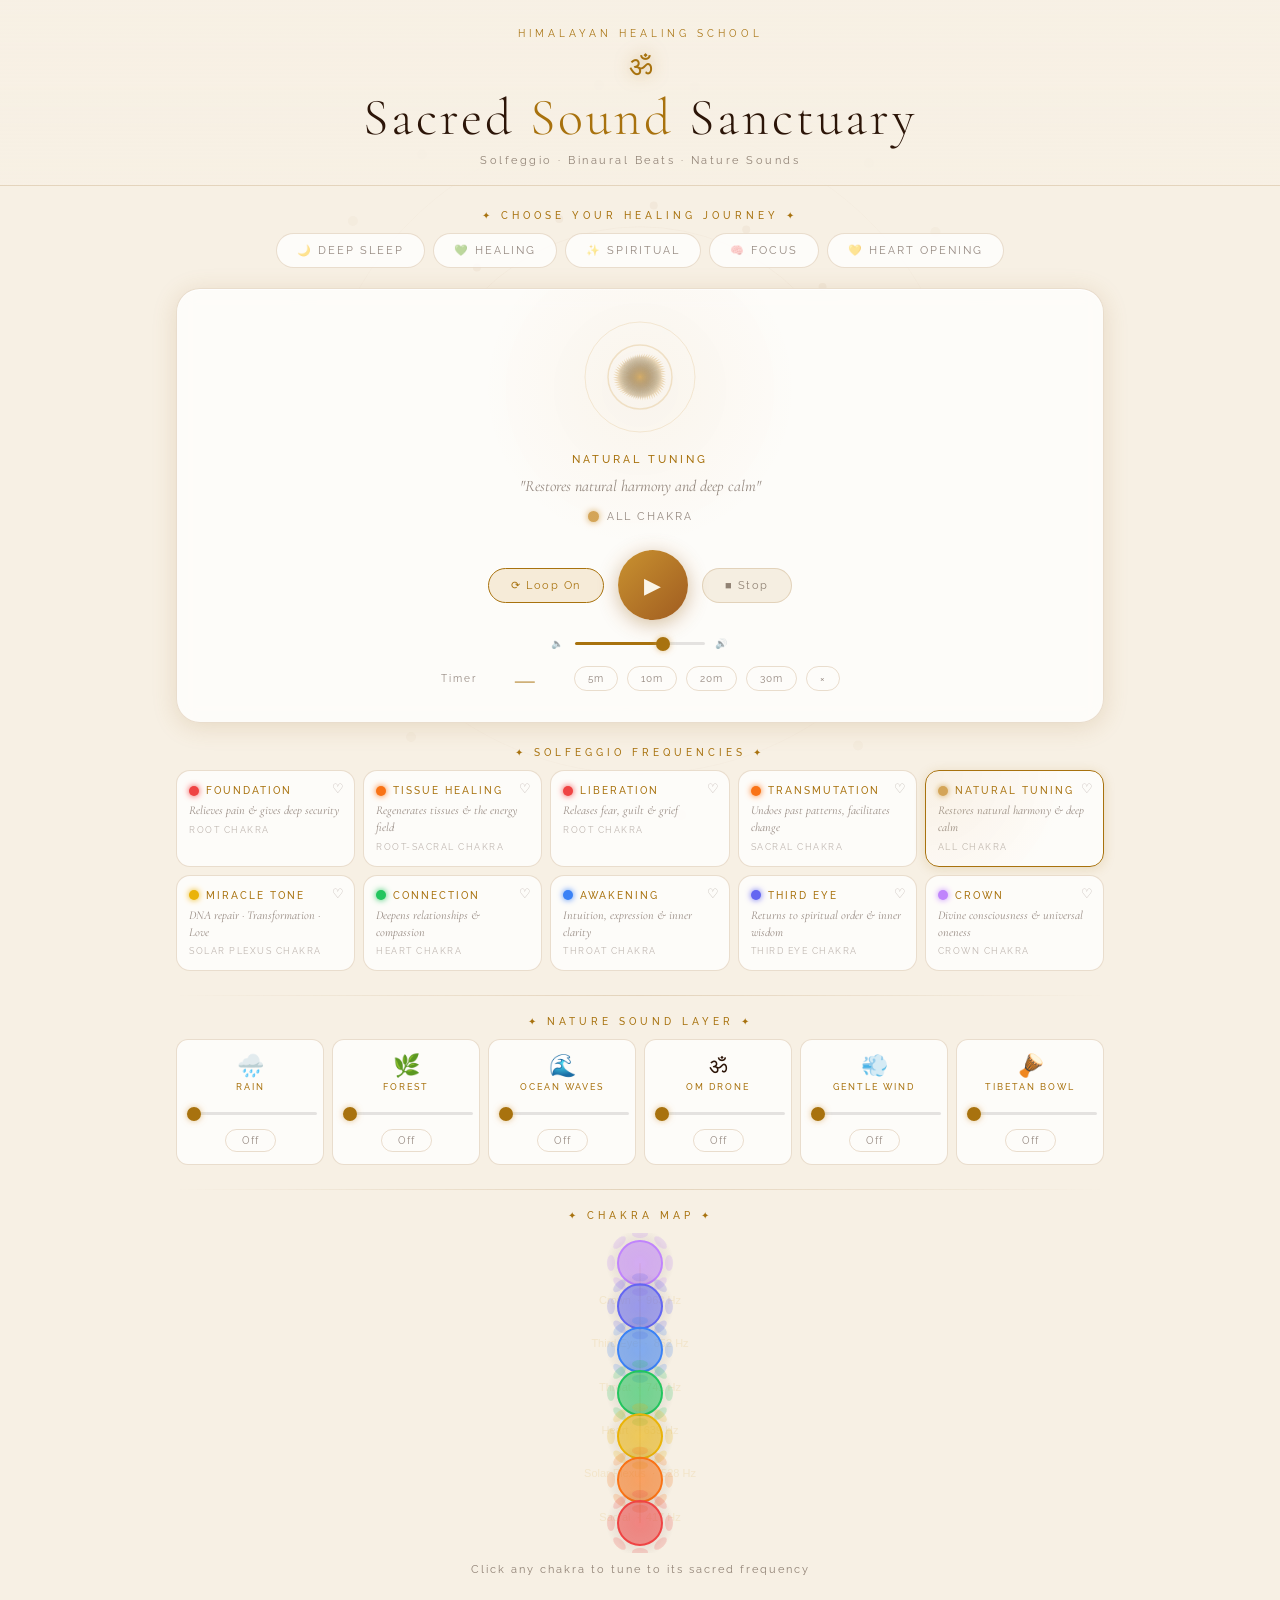
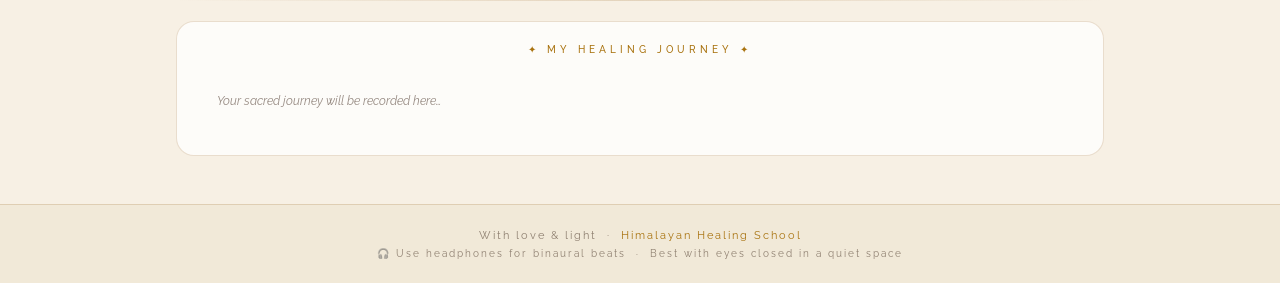
==== sound-sanctuary.html @ 8e050d0f "Add files via upload" ====
<!DOCTYPE html>
<html lang="en">
<head>
<meta charset="UTF-8"/>
<meta name="viewport" content="width=device-width, initial-scale=1.0, viewport-fit=cover"/>
<title>Sacred Sound Sanctuary</title>
<!-- PWA -->
<link rel="manifest" href="manifest.json"/>
<meta name="theme-color" content="#F7F0E4"/>
<meta name="apple-mobile-web-app-capable" content="yes"/>
<meta name="apple-mobile-web-app-status-bar-style" content="black-translucent"/>
<meta name="apple-mobile-web-app-title" content="Sacred Sound"/>
<link rel="apple-touch-icon" href="icon-192.png"/>
<link rel="apple-touch-startup-image" href="icon-512.png"/>
<style>
@import url('https://fonts.googleapis.com/css2?family=Cormorant+Garamond:ital,wght@0,300;0,400;0,600;1,300;1,400&family=Raleway:wght@200;300;400;500;600&display=swap');
*,*::before,*::after{box-sizing:border-box;margin:0;padding:0}

:root{
  --bg:       #F7F0E4;
  --bg2:      #EDE4D0;
  --card:     rgba(255,255,255,0.78);
  --border:   rgba(160,110,45,0.22);
  --gold:     #A8720E;
  --gold2:    #C99230;
  --gold-dim: rgba(168,114,14,0.10);
  --cream:    #2C1508;
  --muted:    rgba(44,21,8,0.50);
  --sage:     #4A7B3E;
  --rose:     #A85E48;
  --glow:     0 4px 24px rgba(160,110,45,0.18);
}

body{font-family:'Raleway',sans-serif;background:var(--bg);color:var(--cream);min-height:100vh;overflow-x:hidden}

/* ── CANVAS BG ── */
#bg{position:fixed;inset:0;z-index:0;pointer-events:none;opacity:.18}

/* ── HEADER ── */
header{
  position:relative;z-index:10;
  text-align:center;padding:28px 20px 18px;
  background:linear-gradient(180deg,rgba(247,240,228,.98) 0%,rgba(247,240,228,.80) 100%);
  border-bottom:1px solid var(--border);
}
.badge{font-size:10px;letter-spacing:4px;color:var(--gold);text-transform:uppercase;margin-bottom:10px}
.om{font-size:28px;display:block;margin-bottom:6px;color:var(--gold);filter:drop-shadow(0 0 8px rgba(168,114,14,.5))}
h1{font-family:'Cormorant Garamond',serif;font-size:clamp(28px,5.5vw,52px);font-weight:300;letter-spacing:3px;line-height:1.1}
h1 em{color:var(--gold);font-style:normal}
.sub{font-size:11px;letter-spacing:2.5px;color:var(--muted);margin-top:8px}

/* ── LAYOUT ── */
main{position:relative;z-index:10;max-width:960px;margin:0 auto;padding:24px 16px 48px}

.s-title{font-size:10px;letter-spacing:4px;text-transform:uppercase;color:var(--gold);text-align:center;margin-bottom:12px;font-weight:500}
.divider{height:1px;background:linear-gradient(90deg,transparent,var(--border),transparent);margin:24px 0 20px}

/* ── MOOD PRESETS ── */
.moods{display:flex;gap:8px;justify-content:center;flex-wrap:wrap;margin-bottom:20px}
.mood{
  padding:10px 20px;background:var(--card);border:1px solid var(--border);
  border-radius:100px;color:var(--muted);font-family:'Raleway',sans-serif;
  font-size:11px;letter-spacing:2px;text-transform:uppercase;cursor:pointer;transition:all .25s
}
.mood:hover,.mood.on{background:var(--gold-dim);border-color:var(--gold);color:var(--gold)}

/* ── PLAYER ── */
.player{
  background:var(--card);border:1px solid var(--border);border-radius:24px;
  padding:28px 24px;text-align:center;margin-bottom:24px;
  box-shadow:var(--glow),0 1px 0 rgba(255,255,255,.9) inset;
  backdrop-filter:blur(10px);position:relative;overflow:hidden
}
.player::before{
  content:'';position:absolute;top:-60px;left:50%;transform:translateX(-50%);
  width:320px;height:320px;
  background:radial-gradient(circle,rgba(168,114,14,.06) 0%,transparent 70%);
  pointer-events:none
}

#vizCanvas{display:block;margin:0 auto 16px;border-radius:50%}

.f-name{font-size:11px;letter-spacing:3px;text-transform:uppercase;color:var(--gold);margin-top:6px;font-weight:500}
.f-desc{
  font-family:'Cormorant Garamond',serif;font-style:italic;font-size:16px;
  color:var(--muted);margin:8px auto 0;max-width:360px;line-height:1.5
}
.c-badge{
  display:inline-flex;align-items:center;gap:8px;
  margin-top:12px;font-size:11px;letter-spacing:2px;color:var(--muted);text-transform:uppercase
}
.c-dot{width:11px;height:11px;border-radius:50%;flex-shrink:0}

.ctrl{display:flex;align-items:center;justify-content:center;gap:14px;margin-top:24px;flex-wrap:wrap}
.btn{cursor:pointer;border:none;font-family:'Raleway',sans-serif;transition:all .2s;border-radius:100px}
.btn-play{
  width:70px;height:70px;
  background:linear-gradient(135deg,#C99230,#A05C20);
  color:#FBF5E8;font-size:22px;
  display:flex;align-items:center;justify-content:center;
  box-shadow:0 4px 20px rgba(160,110,45,.45)
}
.btn-play:hover{transform:scale(1.07);box-shadow:0 6px 32px rgba(160,110,45,.65)}
.btn-sm{
  padding:10px 22px;background:var(--gold-dim);border:1px solid var(--border);
  color:var(--muted);font-size:11px;letter-spacing:1.5px
}
.btn-sm:hover{border-color:var(--gold);color:var(--cream)}
.btn-sm.on{border-color:var(--gold);color:var(--gold);background:rgba(212,165,88,.2)}

.vol-row{display:flex;align-items:center;justify-content:center;gap:10px;margin-top:18px}
.lbl{font-size:10px;letter-spacing:2px;color:var(--muted)}

input[type=range]{
  -webkit-appearance:none;width:130px;height:3px;border-radius:2px;outline:none;cursor:pointer;
  background:linear-gradient(90deg,var(--gold) var(--p,70%),rgba(0,0,0,.10) var(--p,70%))
}
input[type=range]::-webkit-slider-thumb{
  -webkit-appearance:none;width:14px;height:14px;border-radius:50%;
  background:var(--gold);box-shadow:0 0 6px rgba(212,165,88,.7)
}

.timer-row{display:flex;align-items:center;justify-content:center;gap:9px;margin-top:14px;flex-wrap:wrap}
.t-num{font-family:'Cormorant Garamond',serif;font-size:26px;font-weight:300;color:var(--gold);min-width:78px;text-align:center;letter-spacing:2px}
.t-btn{
  padding:6px 13px;background:transparent;border:1px solid var(--border);
  color:var(--muted);font-size:10px;letter-spacing:1px;cursor:pointer;
  border-radius:100px;font-family:'Raleway',sans-serif;transition:all .2s
}
.t-btn:hover{border-color:var(--gold);color:var(--cream)}
.t-btn.sel{border-color:var(--gold);color:var(--gold)}

/* ── FREQ GRID ── */
.fg{display:grid;grid-template-columns:repeat(auto-fill,minmax(155px,1fr));gap:8px;margin-bottom:18px}
.fc{
  background:var(--card);border:1px solid var(--border);border-radius:14px;
  padding:14px 12px;cursor:pointer;transition:all .25s;position:relative;overflow:hidden
}
.fc::after{
  content:'';position:absolute;inset:0;border-radius:14px;
  background:radial-gradient(circle at top left,var(--cc,rgba(168,114,14,.10)) 0%,transparent 70%);
  opacity:0;transition:opacity .3s
}
.fc:hover::after,.fc.on::after{opacity:1}
.fc:hover{border-color:rgba(168,114,14,.4);transform:translateY(-2px)}
.fc.on{border-color:var(--gold);box-shadow:0 2px 12px rgba(168,114,14,.18)}
.fc-head{display:flex;align-items:center;gap:7px;margin-bottom:6px}
.fc-dot{width:10px;height:10px;border-radius:50%;flex-shrink:0}
.fc-lbl{font-size:10px;letter-spacing:2px;text-transform:uppercase;color:var(--gold);font-weight:500}
.fc-int{font-family:'Cormorant Garamond',serif;font-style:italic;font-size:12px;color:var(--muted);line-height:1.4}
.fc-ch{font-size:9px;letter-spacing:1.5px;color:var(--muted);margin-top:6px;text-transform:uppercase;opacity:.6}
.fav{
  position:absolute;top:10px;right:10px;font-size:13px;cursor:pointer;
  opacity:.3;transition:all .2s;z-index:5;background:none;border:none;color:inherit
}
.fav:hover,.fav.on{opacity:1;transform:scale(1.2)}


/* ── NATURE MIXER ── */
.mixer{display:grid;grid-template-columns:repeat(auto-fill,minmax(130px,1fr));gap:8px;margin-bottom:18px}
.mc{background:var(--card);border:1px solid var(--border);border-radius:12px;padding:12px 10px;text-align:center}
.mc-icon{font-size:22px;margin-bottom:4px}
.mc-name{font-size:9px;letter-spacing:2px;text-transform:uppercase;color:var(--gold);font-weight:500;margin-bottom:8px}
.mix-sl{
  -webkit-appearance:none;width:100%;height:3px;border-radius:2px;outline:none;cursor:pointer;
  background:linear-gradient(90deg,var(--sage) var(--p,0%),rgba(0,0,0,.10) var(--p,0%))
}
.mix-sl::-webkit-slider-thumb{
  -webkit-appearance:none;width:14px;height:14px;border-radius:50%;
  background:var(--sage);box-shadow:0 0 6px rgba(123,174,127,.6)
}
.mix-tog{
  margin-top:10px;padding:5px 16px;background:transparent;
  border:1px solid var(--border);color:var(--muted);font-size:10px;
  letter-spacing:1px;cursor:pointer;border-radius:100px;
  font-family:'Raleway',sans-serif;transition:all .2s
}
.mix-tog.on{border-color:var(--sage);color:var(--sage);background:rgba(123,174,127,.1)}

/* ── CHAKRA WHEEL ── */
.chakra-wrap{text-align:center;margin-bottom:20px}
#cwCv{cursor:pointer;display:block;margin:0 auto}
.cw-hint{font-size:11px;color:var(--muted);letter-spacing:2px;margin-top:10px}


/* ── SESSION LOG ── */
.slog-wrap{background:var(--card);border:1px solid var(--border);border-radius:18px;padding:22px}
.slog{list-style:none;max-height:160px;overflow-y:auto}
.slog::-webkit-scrollbar{width:4px}
.slog::-webkit-scrollbar-thumb{background:var(--border);border-radius:2px}
.slog li{
  font-size:12px;color:var(--muted);padding:7px 0;
  border-bottom:1px solid rgba(0,0,0,.07);
  display:flex;justify-content:space-between;align-items:center
}
.slog li:last-child{border-bottom:none}
.slog-t{color:var(--gold);font-family:'Cormorant Garamond',serif;font-size:14px}
.slog-empty{color:var(--muted);font-size:12px;font-style:italic;text-align:center;padding:18px;display:block}

/* ── FOOTER ── */
footer{
  position:relative;z-index:10;text-align:center;
  padding:24px 20px;border-top:1px solid var(--border);
  font-size:11px;letter-spacing:2px;color:var(--muted);
  background:rgba(237,228,208,.60);
}
footer a{color:var(--gold);text-decoration:none}

@media(max-width:480px){
  .fg{grid-template-columns:1fr 1fr}
.mixer{grid-template-columns:1fr 1fr}
}
</style>
</head>
<body>

<canvas id="bg"></canvas>

<header>
  <div class="badge">Himalayan Healing School</div>
  <span class="om">ॐ</span>
  <h1>Sacred <em>Sound</em> Sanctuary</h1>
  <p class="sub">Solfeggio · Binaural Beats · Nature Sounds</p>
</header>

<main>

  <!-- MOOD JOURNEYS -->
  <div class="s-title">✦ Choose Your Healing Journey ✦</div>
  <div class="moods" id="moodRow">
    <button class="mood" data-m="sleep">🌙 Deep Sleep</button>
    <button class="mood" data-m="heal">💚 Healing</button>
    <button class="mood" data-m="spirit">✨ Spiritual</button>
    <button class="mood" data-m="focus">🧠 Focus</button>
    <button class="mood" data-m="love">💛 Heart Opening</button>
  </div>

  <!-- PLAYER -->
  <div class="player">
    <canvas id="vizCanvas" width="120" height="120"></canvas>
    <div id="fBig" style="display:none">432</div>
    <div class="f-name" id="fName">Natural Tuning</div>
    <div class="f-desc" id="fDesc">"Restores natural harmony and deep calm"</div>
    <div class="c-badge">
      <div class="c-dot" id="cDot" style="background:var(--gold);box-shadow:0 0 7px var(--gold)"></div>
      <span id="cLbl">All Chakras</span>
    </div>
    <div class="ctrl">
      <button class="btn btn-sm on" id="btnLoop">⟳ Loop On</button>
      <button class="btn btn-play" id="btnPlay">▶</button>
      <button class="btn btn-sm" id="btnStop">■ Stop</button>
    </div>
    <div class="vol-row">
      <span class="lbl">🔈</span>
      <input type="range" id="volMain" min="0" max="1" step=".01" value=".7" style="--p:70%"/>
      <span class="lbl">🔊</span>
    </div>
    <div class="timer-row">
      <span class="lbl">Timer</span>
      <div class="t-num" id="tDisp">—</div>
      <button class="t-btn" data-m="5">5m</button>
      <button class="t-btn" data-m="10">10m</button>
      <button class="t-btn" data-m="20">20m</button>
      <button class="t-btn" data-m="30">30m</button>
      <button class="t-btn" id="btnClrT">×</button>
    </div>
  </div>

  <!-- SOLFEGGIO -->
  <div class="s-title">✦ Solfeggio Frequencies ✦</div>
  <div class="fg" id="freqGrid"></div>

  <div class="divider"></div>


  <!-- NATURE MIXER -->
  <div class="s-title">✦ Nature Sound Layer ✦</div>
  <div class="mixer" id="mixGrid"></div>

  <div class="divider"></div>

  <!-- CHAKRA WHEEL -->
  <div class="s-title">✦ Chakra Map ✦</div>
  <div class="chakra-wrap">
    <canvas id="cwCv" width="300" height="320"></canvas>
    <p class="cw-hint">Click any chakra to tune to its sacred frequency</p>
  </div>


  <div class="divider"></div>

  <!-- SESSION LOG -->
  <div class="slog-wrap">
    <div class="s-title" style="margin-bottom:14px">✦ My Healing Journey ✦</div>
    <ul class="slog" id="slog">
      <li><span class="slog-empty">Your sacred journey will be recorded here…</span></li>
    </ul>
  </div>

</main>

<footer>
  With love &amp; light &nbsp;·&nbsp;
  <a href="https://himalayanhealingschool.github.io" target="_blank">Himalayan Healing School</a>
  <div style="margin-top:6px;font-size:10px">🎧 Use headphones for binaural beats &nbsp;·&nbsp; Best with eyes closed in a quiet space</div>
</footer>

<script>
// ════════════════════════════════════════════════════════
//  DATA
// ════════════════════════════════════════════════════════
const FREQS = [
  {hz:174, name:'Foundation',     intent:'Relieves pain & gives deep security',      chakra:'Root',        col:'#ef4444'},
  {hz:285, name:'Tissue Healing', intent:'Regenerates tissues & the energy field',   chakra:'Root-Sacral', col:'#f97316'},
  {hz:396, name:'Liberation',     intent:'Releases fear, guilt & grief',             chakra:'Root',        col:'#ef4444'},
  {hz:417, name:'Transmutation',  intent:'Undoes past patterns, facilitates change', chakra:'Sacral',      col:'#f97316'},
  {hz:432, name:'Natural Tuning', intent:'Restores natural harmony & deep calm',     chakra:'All',         col:'#D4A558'},
  {hz:528, name:'Miracle Tone',   intent:'DNA repair · Transformation · Love',       chakra:'Solar Plexus',col:'#eab308'},
  {hz:639, name:'Connection',     intent:'Deepens relationships & compassion',       chakra:'Heart',       col:'#22c55e'},
  {hz:741, name:'Awakening',      intent:'Intuition, expression & inner clarity',    chakra:'Throat',      col:'#3b82f6'},
  {hz:852, name:'Third Eye',      intent:'Returns to spiritual order & inner wisdom',chakra:'Third Eye',   col:'#6366f1'},
  {hz:963, name:'Crown',          intent:'Divine consciousness & universal oneness', chakra:'Crown',       col:'#c084fc'},
];


const NATURE = [
  {name:'Rain',         icon:'🌧️', type:'rain' },
  {name:'Forest',       icon:'🌿', type:'pink' },
  {name:'Ocean Waves',  icon:'🌊', type:'ocean'},
  {name:'Om Drone',     icon:'ॐ',  type:'om'  },
  {name:'Gentle Wind',  icon:'💨', type:'white'},
  {name:'Tibetan Bowl', icon:'🪘', type:'bowl' },
];

const MOODS = {
  sleep:  {hz:396, bin:{base:200,diff:2},  nat:['Rain','Ocean Waves'],      label:'Deep Sleep'},
  heal:   {hz:528, bin:null,              nat:['Forest','Tibetan Bowl'],   label:'Healing'},
  spirit: {hz:963, bin:{base:200,diff:6}, nat:['Om Drone'],                label:'Spiritual Awakening'},
  focus:  {hz:741, bin:{base:200,diff:10},nat:['Rain'],                    label:'Sacred Focus'},
  love:   {hz:639, bin:null,              nat:['Forest','Ocean Waves'],    label:'Heart Opening'},
};

const CHAKRAS = [
  {name:'Crown',        hz:963, col:'#c084fc'},
  {name:'Third Eye',    hz:852, col:'#6366f1'},
  {name:'Throat',       hz:741, col:'#3b82f6'},
  {name:'Heart',        hz:639, col:'#22c55e'},
  {name:'Solar Plexus', hz:528, col:'#eab308'},
  {name:'Sacral',       hz:417, col:'#f97316'},
  {name:'Root',         hz:396, col:'#ef4444'},
];


// ════════════════════════════════════════════════════════
//  MANDALA BACKGROUND
// ════════════════════════════════════════════════════════
(function(){
  const cv=document.getElementById('bg'), cx=cv.getContext('2d');
  function rsz(){cv.width=innerWidth;cv.height=innerHeight}
  rsz(); addEventListener('resize',rsz);
  function draw(){
    cx.clearRect(0,0,cv.width,cv.height);
    const W=cv.width,H=cv.height,R=Math.min(W,H)*.40,t=Date.now()/9000;
    for(let ring=1;ring<=3;ring++){
      const r=R*ring*.34, n=ring*8;
      for(let i=0;i<n;i++){
        const a=(i/n)*Math.PI*2+t*ring;
        cx.beginPath();
        cx.arc(W/2+Math.cos(a)*r,H/2+Math.sin(a)*r,2+ring,0,Math.PI*2);
        cx.fillStyle=`rgba(140,80,10,${.45-ring*.10})`;
        cx.fill();
      }
    }
    [.35,.62,.90].forEach((f,i)=>{
      cx.beginPath(); cx.arc(W/2,H/2,R*f,0,Math.PI*2);
      cx.strokeStyle=`rgba(140,80,10,${.18-i*.04})`; cx.lineWidth=1; cx.stroke();
    });
    requestAnimationFrame(draw);
  }
  draw();
})();

// ════════════════════════════════════════════════════════
//  AUDIO ENGINE
// ════════════════════════════════════════════════════════
let AC=null, masterG=null, analyser=null;
let oscL=null, oscR=null;
let playing=false, looping=true;
let curHz=432, curCol='#D4A558', isBin=false, binD=null;
let timerIv=null, timerSec=0;
let slog=[];
let nNodes={};

function ac(){
  if(!AC){
    AC=new(window.AudioContext||window.webkitAudioContext)();
    analyser=AC.createAnalyser(); analyser.fftSize=512;
    masterG=AC.createGain(); masterG.gain.value=.7;
    masterG.connect(analyser); analyser.connect(AC.destination);
  }
  return AC;
}

function stopMain(log){
  if(log&&playing) addLog();
  [oscL,oscR].forEach(o=>{if(o){try{o.stop()}catch(e){}}});
  oscL=oscR=null; playing=false;
  document.getElementById('btnPlay').textContent='▶';
}

function playNow(hz,col,bin=false,bd=null){
  stopMain(true); ac();
  if(AC.state==='suspended') AC.resume();
  curHz=hz; curCol=col; isBin=bin; binD=bd;
  vizCol=col;

  if(bin&&bd){
    const mg=AC.createChannelMerger(2); mg.connect(masterG);
    oscL=AC.createOscillator(); oscL.type='sine'; oscL.frequency.value=bd.base;
    const pL=AC.createStereoPanner(); pL.pan.value=-1;
    oscL.connect(pL); pL.connect(mg,0,0);
    oscR=AC.createOscillator(); oscR.type='sine'; oscR.frequency.value=bd.base+bd.diff;
    const pR=AC.createStereoPanner(); pR.pan.value=1;
    oscR.connect(pR); pR.connect(mg,0,1);
    oscL.start(); oscR.start();
  } else {
    oscL=AC.createOscillator(); oscL.type='sine'; oscL.frequency.value=hz;
    oscL.connect(masterG); oscL.start();
  }
  playing=true;
  document.getElementById('btnPlay').textContent='⏸';
}

function togglePlay(){
  if(playing){ AC&&AC.suspend(); playing=false; document.getElementById('btnPlay').textContent='▶'; }
  else if(AC&&AC.state==='suspended'){ AC.resume(); playing=true; document.getElementById('btnPlay').textContent='⏸'; }
  else playNow(curHz,curCol,isBin,binD);
}

// ── Nature noise ──────────────────────────────────────
function mkNoiseBuf(type){
  const a=ac(), len=a.sampleRate*4, buf=a.createBuffer(2,len,a.sampleRate);
  for(let ch=0;ch<2;ch++){
    const d=buf.getChannelData(ch); let last=0;
    for(let i=0;i<len;i++){
      const w=Math.random()*2-1;
      if(type==='brown'){d[i]=(last+.02*w)/1.02; last=d[i]; d[i]*=3.5;}
      else d[i]=w;
    }
  }
  return buf;
}

function startNature(name,type,vol){
  const a=ac(); if(a.state==='suspended') a.resume();
  if(nNodes[name]) return;
  const g=a.createGain(); g.gain.value=vol; g.connect(a.destination);

  if(type==='om'){
    const freqs=[136.1,272.2,408.3], oscs=freqs.map((f,i)=>{
      const o=a.createOscillator(); o.type=i===2?'triangle':'sine'; o.frequency.value=f;
      const gv=a.createGain(); gv.gain.value=[1,.5,.25][i];
      o.connect(gv); gv.connect(g); o.start(); return o;
    });
    nNodes[name]={oscs,g}; return;
  }
  if(type==='bowl'){
    const oscs=[432,864,1296].map((f,i)=>{
      const o=a.createOscillator(); o.type='sine'; o.frequency.value=f;
      const gv=a.createGain(); gv.gain.value=[1,.4,.15][i];
      o.connect(gv); gv.connect(g); o.start(); return o;
    });
    nNodes[name]={oscs,g}; return;
  }

  const src=a.createBufferSource();
  src.buffer=mkNoiseBuf(type==='rain'||type==='ocean'?'brown':'white');
  src.loop=true;

  if(type==='rain'||type==='ocean'){
    const f=a.createBiquadFilter(); f.type='lowpass'; f.frequency.value=type==='ocean'?350:700;
    src.connect(f); f.connect(g);
  } else { src.connect(g); }
  src.start();
  nNodes[name]={src,g};
}

function stopNature(name){
  const n=nNodes[name]; if(!n) return;
  if(n.oscs) n.oscs.forEach(o=>{try{o.stop()}catch(e){}});
  if(n.src) try{n.src.stop()}catch(e){}
  delete nNodes[name];
}

function setNVol(name,v){ const n=nNodes[name]; if(n&&n.g) n.g.gain.value=v; }

// ════════════════════════════════════════════════════════
//  MANDALA VISUALIZER
// ════════════════════════════════════════════════════════
const vCv=document.getElementById('vizCanvas'), vCx=vCv.getContext('2d');
let vizCol='#D4A558';

function drawViz(){
  requestAnimationFrame(drawViz);
  const W=vCv.width,H=vCv.height,cx=W/2,cy=H/2,t=Date.now()/1000;
  vCx.clearRect(0,0,W,H);

  const N=60, data=new Uint8Array(N);
  if(analyser&&playing) analyser.getByteFrequencyData(data);

  // Petals
  for(let i=0;i<N;i++){
    const a=(i/N)*Math.PI*2;
    const v=playing?data[i]/255:(0.08+0.05*Math.sin(t*1.5+i*.25));
    const r1=18+v*30, r2=22+v*38;
    const a2=(i+1)/N*Math.PI*2;
    vCx.beginPath();
    vCx.moveTo(cx,cy);
    vCx.lineTo(cx+Math.cos(a)*r1, cy+Math.sin(a)*r1);
    vCx.lineTo(cx+Math.cos(a2)*r2, cy+Math.sin(a2)*r2);
    vCx.closePath();
    const alpha=Math.round((0.28+v*.55)*255).toString(16).padStart(2,'0');
    vCx.fillStyle=vizCol+alpha;
    vCx.fill();
  }

  // Rings
  [78,55,32].forEach((r,i)=>{
    vCx.beginPath(); vCx.arc(cx,cy,r,0,Math.PI*2);
    vCx.strokeStyle=vizCol+(i===0?'22':i===1?'33':'44');
    vCx.lineWidth=i===2?1.5:1; vCx.stroke();
  });

  // Center glow
  const grd=vCx.createRadialGradient(cx,cy,0,cx,cy,22);
  grd.addColorStop(0,vizCol+'cc'); grd.addColorStop(1,'transparent');
  vCx.beginPath(); vCx.arc(cx,cy,22,0,Math.PI*2);
  vCx.fillStyle=grd; vCx.fill();
}
drawViz();

// ════════════════════════════════════════════════════════
//  CHAKRA WHEEL
// ════════════════════════════════════════════════════════
const cwCv=document.getElementById('cwCv'), cwCx=cwCv.getContext('2d');
const CW=300,CH=320,CX=CW/2;
let cwHov=-1, cwYs=[];

function drawCW(){
  cwCx.clearRect(0,0,CW,CH);
  const y0=30, gap=(CH-60)/(CHAKRAS.length-1);
  cwYs=CHAKRAS.map((_,i)=>y0+i*gap);

  // Spine
  cwCx.beginPath(); cwCx.moveTo(CX,y0); cwCx.lineTo(CX,y0+gap*(CHAKRAS.length-1));
  cwCx.strokeStyle='rgba(212,165,88,.18)'; cwCx.lineWidth=2; cwCx.stroke();

  CHAKRAS.forEach((ch,i)=>{
    const y=cwYs[i], hov=cwHov===i, r=hov?30:22;

    // Glow halo
    const grd=cwCx.createRadialGradient(CX,y,0,CX,y,r+12);
    grd.addColorStop(0,ch.col+(hov?'55':'33')); grd.addColorStop(1,'transparent');
    cwCx.beginPath(); cwCx.arc(CX,y,r+12,0,Math.PI*2); cwCx.fillStyle=grd; cwCx.fill();

    // Lotus petals
    for(let p=0;p<8;p++){
      const pa=(p/8)*Math.PI*2;
      cwCx.beginPath();
      cwCx.ellipse(CX+Math.cos(pa)*(r+7),y+Math.sin(pa)*(r+7),4,8,pa,0,Math.PI*2);
      cwCx.fillStyle=ch.col+(hov?'55':'33'); cwCx.fill();
    }

    // Main circle
    cwCx.beginPath(); cwCx.arc(CX,y,r,0,Math.PI*2);
    cwCx.fillStyle=ch.col+(hov?'cc':'88'); cwCx.fill();
    cwCx.strokeStyle=ch.col; cwCx.lineWidth=2; cwCx.stroke();

    // Label
    cwCx.font=`${hov?'500 ':'300 '}11px Raleway,sans-serif`;
    cwCx.textAlign='center'; cwCx.textBaseline='middle';
    cwCx.fillStyle=hov?ch.col:'rgba(240,222,188,.65)';
    cwCx.fillText(`${ch.name}  ·  ${ch.hz} Hz`, CX, y+r+16);
  });
}
drawCW();

cwCv.addEventListener('mousemove',e=>{
  const rc=cwCv.getBoundingClientRect();
  const mx=(e.clientX-rc.left)*(CW/rc.width),my=(e.clientY-rc.top)*(CH/rc.height);
  cwHov=cwYs.findIndex(y=>Math.hypot(mx-CX,my-y)<32);
  drawCW();
});
cwCv.addEventListener('mouseleave',()=>{cwHov=-1;drawCW()});
cwCv.addEventListener('click',e=>{
  const rc=cwCv.getBoundingClientRect();
  const mx=(e.clientX-rc.left)*(CW/rc.width),my=(e.clientY-rc.top)*(CH/rc.height);
  const idx=cwYs.findIndex(y=>Math.hypot(mx-CX,my-y)<32);
  if(idx<0) return;
  const ch=CHAKRAS[idx];
  const f=FREQS.find(f=>f.hz===ch.hz)||{hz:ch.hz,name:ch.name,intent:'Sacred healing frequency',chakra:ch.name,col:ch.col};
  pickFreq(f);
});

// ════════════════════════════════════════════════════════
//  RENDER GRIDS
// ════════════════════════════════════════════════════════
const favs=new Set();

function setNowPlaying(hz,name,intent,chakra,col){
  document.getElementById('fBig').innerHTML=`${hz} <span class="u">Hz</span>`;
  document.getElementById('fName').textContent=name;
  document.getElementById('fDesc').textContent=`"${intent}"`;
  document.getElementById('cLbl').textContent=`${chakra} Chakra`;
  const cd=document.getElementById('cDot');
  cd.style.background=col; cd.style.boxShadow=`0 0 7px ${col}`;
  vizCol=col;
}

function clearAllActive(){
  document.querySelectorAll('.fc,.mood').forEach(c=>c.classList.remove('on'));
}

function pickFreq(f){
  const card=document.querySelector(`.fc[data-hz="${f.hz}"]`);
  // TOGGLE OFF — clicking the same frequency again stops everything
  if(card && card.classList.contains('on')){
    stopMain(true);
    clearAllActive();
    return;
  }
  setNowPlaying(f.hz,f.name,f.intent,f.chakra,f.col);
  playNow(f.hz,f.col);
  clearAllActive();
  if(card) card.classList.add('on');
}

function renderFreqs(){
  const g=document.getElementById('freqGrid'); g.innerHTML='';
  FREQS.forEach(f=>{
    const d=document.createElement('div');
    d.className='fc'+(f.hz===432?' on':'');
    d.dataset.hz=f.hz;
    d.style.setProperty('--cc',f.col+'22');
    d.innerHTML=`
      <button class="fav" title="Favourite">♡</button>
      <div class="fc-head">
        <div class="fc-dot" style="background:${f.col};box-shadow:0 0 6px ${f.col}"></div>
        <div class="fc-lbl">${f.name}</div>
      </div>
      <div class="fc-int">${f.intent}</div>
      <div class="fc-ch">${f.chakra} Chakra</div>`;
    d.querySelector('.fav').addEventListener('click',e=>{
      e.stopPropagation();
      const btn=e.currentTarget;
      if(favs.has(f.hz)){favs.delete(f.hz);btn.textContent='♡';btn.classList.remove('on');}
      else{favs.add(f.hz);btn.textContent='♥';btn.classList.add('on');}
    });
    d.addEventListener('click',()=>pickFreq(f));
    g.appendChild(d);
  });
}


function renderMixer(){
  const g=document.getElementById('mixGrid'); g.innerHTML='';
  NATURE.forEach(n=>{
    const d=document.createElement('div'); d.className='mc';
    d.innerHTML=`
      <div class="mc-icon">${n.icon}</div>
      <div class="mc-name">${n.name}</div>
      <input class="mix-sl" type="range" min="0" max="1" step=".02" value="0" style="--p:0%"/>
      <button class="mix-tog">Off</button>`;
    const sl=d.querySelector('.mix-sl'), tog=d.querySelector('.mix-tog');
    sl.addEventListener('input',function(){
      this.style.setProperty('--p',this.value*100+'%');
      if(nNodes[n.name]) setNVol(n.name,+this.value);
    });
    tog.addEventListener('click',function(){
      if(this.classList.contains('on')){
        stopNature(n.name); this.classList.remove('on'); this.textContent='Off';
      } else {
        const v=+sl.value||0.3; sl.value=v; sl.style.setProperty('--p',v*100+'%');
        startNature(n.name,n.type,v); this.classList.add('on'); this.textContent='On';
      }
    });
    g.appendChild(d);
  });
}

// ════════════════════════════════════════════════════════
//  MOOD PRESETS
// ════════════════════════════════════════════════════════
document.getElementById('moodRow').addEventListener('click',e=>{
  const btn=e.target.closest('.mood'); if(!btn) return;
  const m=MOODS[btn.dataset.m]; if(!m) return;

  // TOGGLE OFF — if already active, stop everything and reset
  if(btn.classList.contains('on')){
    stopMain(true);
    clearTimer();
    Object.keys(nNodes).forEach(stopNature);
    document.querySelectorAll('.mix-tog').forEach(b=>{b.classList.remove('on');b.textContent='Off'});
    document.querySelectorAll('.mix-sl').forEach(s=>{s.value=0;s.style.setProperty('--p','0%')});
    clearAllActive();
    return;
  }

  document.querySelectorAll('.mood').forEach(b=>b.classList.remove('on'));
  btn.classList.add('on');

  const f=FREQS.find(x=>x.hz===m.hz)||FREQS[4];
  setNowPlaying(f.hz,f.name,f.intent,f.chakra,f.col);

  if(m.bin) playNow(m.bin.base,f.col,true,m.bin);
  else playNow(f.hz,f.col);

  document.querySelectorAll('.fc').forEach(c=>c.classList.remove('on'));
  const fc=document.querySelector(`.fc[data-hz="${f.hz}"]`); if(fc) fc.classList.add('on');

  // Reset nature sounds
  Object.keys(nNodes).forEach(stopNature);
  document.querySelectorAll('.mix-tog').forEach(b=>{b.classList.remove('on');b.textContent='Off'});

  m.nat.forEach(nm=>{
    const ni=NATURE.find(x=>x.name===nm); if(!ni) return;
    startNature(nm,ni.type,.3);
    const card=document.querySelector(`#mixGrid .mc:nth-child(${NATURE.indexOf(ni)+1})`);
    if(card){
      card.querySelector('.mix-tog').classList.add('on');
      card.querySelector('.mix-tog').textContent='On';
      const sl=card.querySelector('.mix-sl'); sl.value=.3; sl.style.setProperty('--p','30%');
    }
  });
});

// ════════════════════════════════════════════════════════
//  CONTROLS
// ════════════════════════════════════════════════════════
document.getElementById('btnPlay').addEventListener('click',togglePlay);
document.getElementById('btnStop').addEventListener('click',()=>{
  stopMain(true);
  clearTimer();
  // Stop ALL nature sounds immediately
  Object.keys(nNodes).forEach(stopNature);
  document.querySelectorAll('.mix-tog').forEach(b=>{b.classList.remove('on');b.textContent='Off'});
  document.querySelectorAll('.mix-sl').forEach(s=>{s.value=0;s.style.setProperty('--p','0%')});
  clearAllActive();
});
document.getElementById('btnLoop').addEventListener('click',function(){
  looping=!looping; this.classList.toggle('on',looping);
  this.textContent=looping?'⟳ Loop On':'⟳ Loop';
});
document.getElementById('volMain').addEventListener('input',function(){
  if(masterG) masterG.gain.value=+this.value;
  this.style.setProperty('--p',+this.value*100+'%');
});

// Timer
function clearTimer(){
  if(timerIv){clearInterval(timerIv);timerIv=null}
  timerSec=0; document.getElementById('tDisp').textContent='—';
  document.querySelectorAll('.t-btn[data-m]').forEach(b=>b.classList.remove('sel'));
}
function startTimer(mins){
  clearTimer(); timerSec=mins*60;
  document.querySelector(`.t-btn[data-m="${mins}"]`).classList.add('sel');
  const tick=()=>{
    document.getElementById('tDisp').textContent=`${Math.floor(timerSec/60)}:${(timerSec%60).toString().padStart(2,'0')}`;
    if(timerSec--<=0){clearInterval(timerIv);timerIv=null;stopMain(true);document.getElementById('tDisp').textContent='✦ Done'}
  };
  tick(); timerIv=setInterval(tick,1000);
}
document.querySelectorAll('.t-btn[data-m]').forEach(b=>b.addEventListener('click',()=>startTimer(+b.dataset.m)));
document.getElementById('btnClrT').addEventListener('click',clearTimer);


// ════════════════════════════════════════════════════════
//  SESSION LOG
// ════════════════════════════════════════════════════════
function addLog(){
  const nm=document.getElementById('fName').textContent;
  const hz=document.getElementById('fBig').textContent.trim();
  const t=new Date().toLocaleTimeString([],{hour:'2-digit',minute:'2-digit'});
  slog.unshift({t,nm,hz});
  const ul=document.getElementById('slog');
  ul.innerHTML=slog.map(e=>`<li><span>${e.nm} · ${e.hz}</span><span class="slog-t">${e.t}</span></li>`).join('');
}

// ════════════════════════════════════════════════════════
//  INIT
// ════════════════════════════════════════════════════════
renderFreqs(); renderMixer();
setNowPlaying(432,'Natural Tuning','Restores natural harmony and deep calm','All','#D4A558');

// Register service worker for offline / PWA install
if('serviceWorker' in navigator){
  navigator.serviceWorker.register('sw.js').catch(()=>{});
}
</script>
</body>
</html>
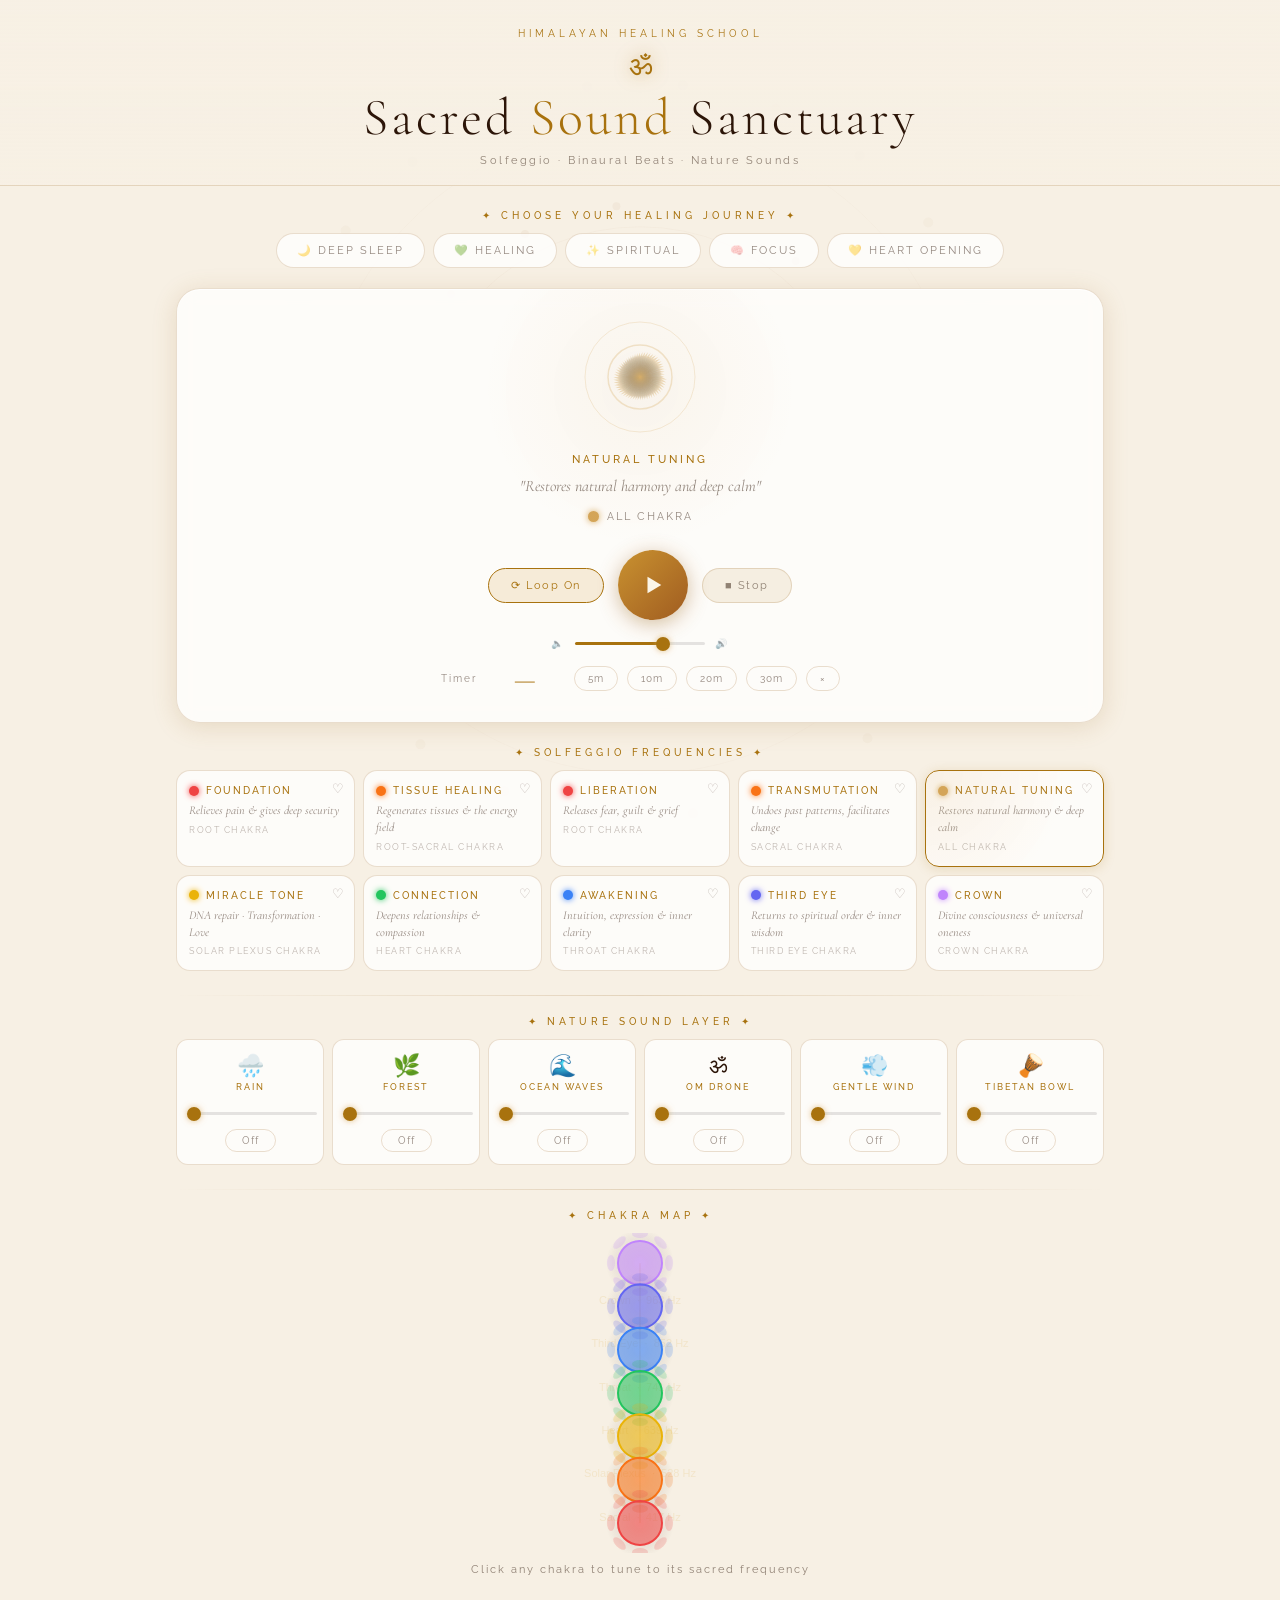
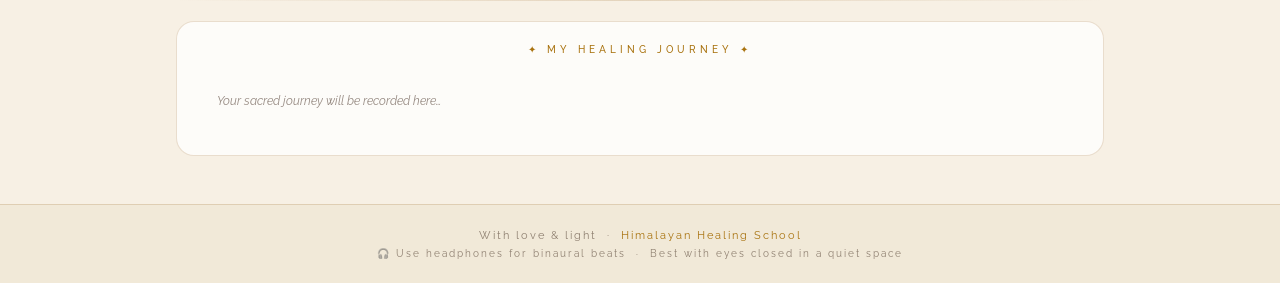
==== commit cf368ebf: "Add files via upload" ====
--- a/sound-sanctuary.html
+++ b/sound-sanctuary.html
@@ -206,9 +206,19 @@
 }
 footer a{color:var(--gold);text-decoration:none}
 
+canvas{max-width:100%}
+#cwCv{width:100%;max-width:300px;height:auto}
+
 @media(max-width:480px){
   .fg{grid-template-columns:1fr 1fr}
-.mixer{grid-template-columns:1fr 1fr}
+  .mixer{grid-template-columns:1fr 1fr}
+  .ctrl{gap:10px}
+  .btn-sm{padding:9px 14px;font-size:10px}
+  .btn-play{width:62px;height:62px}
+  main{padding:20px 12px 48px}
+  .player{padding:22px 16px}
+  .timer-row{gap:6px}
+  .t-btn{padding:5px 10px}
 }
 </style>
 </head>
@@ -247,7 +257,7 @@
     </div>
     <div class="ctrl">
       <button class="btn btn-sm on" id="btnLoop">⟳ Loop On</button>
-      <button class="btn btn-play" id="btnPlay">▶</button>
+      <button class="btn btn-play" id="btnPlay"><svg id="playIcon" viewBox="0 0 16 16" width="22" height="22" fill="currentColor"><polygon points="4,2 14,8 4,14"/></svg></button>
       <button class="btn btn-sm" id="btnStop">■ Stop</button>
     </div>
     <div class="vol-row">
@@ -383,6 +393,8 @@
 // ════════════════════════════════════════════════════════
 //  AUDIO ENGINE
 // ════════════════════════════════════════════════════════
+const ICON_PLAY='<svg viewBox="0 0 16 16" width="22" height="22" fill="currentColor"><polygon points="4,2 14,8 4,14"/></svg>';
+const ICON_PAUSE='<svg viewBox="0 0 16 16" width="22" height="22" fill="currentColor"><rect x="3" y="2" width="4" height="12" rx="1"/><rect x="9" y="2" width="4" height="12" rx="1"/></svg>';
 let AC=null, masterG=null, analyser=null;
 let oscL=null, oscR=null;
 let playing=false, looping=true;
@@ -395,7 +407,7 @@
   if(!AC){
     AC=new(window.AudioContext||window.webkitAudioContext)();
     analyser=AC.createAnalyser(); analyser.fftSize=512;
-    masterG=AC.createGain(); masterG.gain.value=.7;
+    masterG=AC.createGain(); masterG.gain.value=+(document.getElementById('volMain').value||.7);
     masterG.connect(analyser); analyser.connect(AC.destination);
   }
   return AC;
@@ -405,7 +417,7 @@
   if(log&&playing) addLog();
   [oscL,oscR].forEach(o=>{if(o){try{o.stop()}catch(e){}}});
   oscL=oscR=null; playing=false;
-  document.getElementById('btnPlay').textContent='▶';
+  document.getElementById('btnPlay').innerHTML=ICON_PLAY;
 }
 
 function playNow(hz,col,bin=false,bd=null){
@@ -428,12 +440,12 @@
     oscL.connect(masterG); oscL.start();
   }
   playing=true;
-  document.getElementById('btnPlay').textContent='⏸';
+  document.getElementById('btnPlay').innerHTML=ICON_PAUSE;
 }
 
 function togglePlay(){
-  if(playing){ AC&&AC.suspend(); playing=false; document.getElementById('btnPlay').textContent='▶'; }
-  else if(AC&&AC.state==='suspended'){ AC.resume(); playing=true; document.getElementById('btnPlay').textContent='⏸'; }
+  if(playing){ AC&&AC.suspend(); playing=false; document.getElementById('btnPlay').innerHTML=ICON_PLAY; }
+  else if(AC&&AC.state==='suspended'){ AC.resume(); playing=true; document.getElementById('btnPlay').innerHTML=ICON_PAUSE; }
   else playNow(curHz,curCol,isBin,binD);
 }
 
@@ -751,10 +763,13 @@
   looping=!looping; this.classList.toggle('on',looping);
   this.textContent=looping?'⟳ Loop On':'⟳ Loop';
 });
-document.getElementById('volMain').addEventListener('input',function(){
-  if(masterG) masterG.gain.value=+this.value;
-  this.style.setProperty('--p',+this.value*100+'%');
-});
+function onVolChange(){
+  const v=+document.getElementById('volMain').value;
+  if(masterG) masterG.gain.value=v;
+  document.getElementById('volMain').style.setProperty('--p',v*100+'%');
+}
+document.getElementById('volMain').addEventListener('input',onVolChange);
+document.getElementById('volMain').addEventListener('change',onVolChange);
 
 // Timer
 function clearTimer(){
